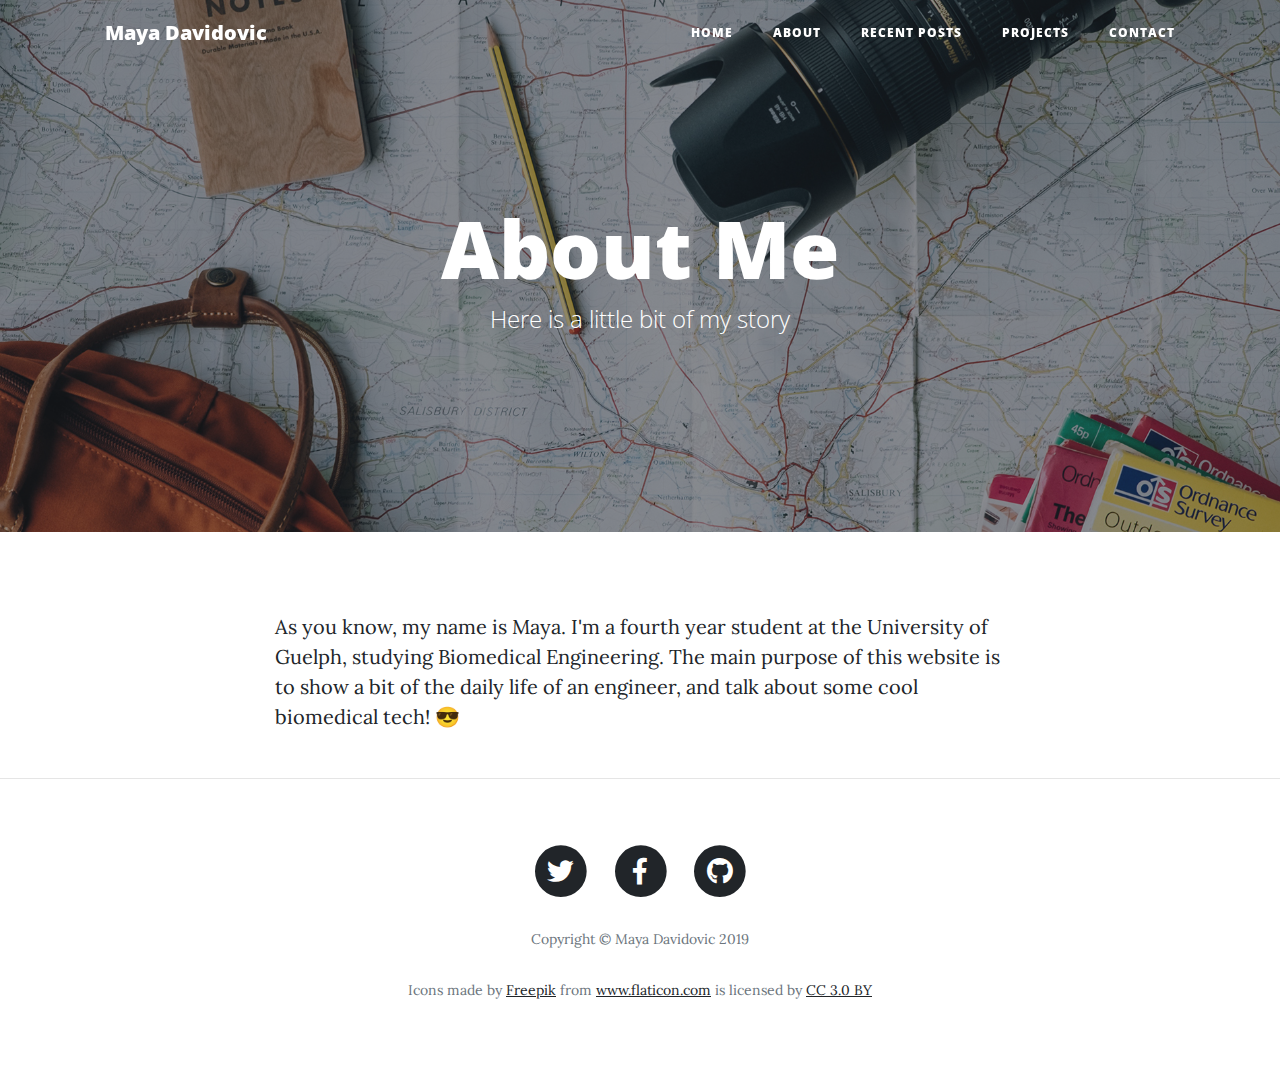
==== about.html @ 1ceb0cd3 "fix project link" ====
<!DOCTYPE html>
<html lang="en">

<head>

  <meta charset="utf-8">
  <meta name="viewport" content="width=device-width, initial-scale=1, shrink-to-fit=no">
  <meta name="description" content="">
  <meta name="author" content="">

  <title>Maya Davidovic</title>
  <link rel="shortcut icon" type="image/png" href="img/letter-m.png">

  <!-- Bootstrap core CSS -->
  <link href="vendor/bootstrap/css/bootstrap.min.css" rel="stylesheet">

  <!-- Custom fonts for this template -->
  <link href="vendor/fontawesome-free/css/all.min.css" rel="stylesheet" type="text/css">
  <link href='https://fonts.googleapis.com/css?family=Lora:400,700,400italic,700italic' rel='stylesheet' type='text/css'>
  <link href='https://fonts.googleapis.com/css?family=Open+Sans:300italic,400italic,600italic,700italic,800italic,400,300,600,700,800' rel='stylesheet' type='text/css'>

  <!-- Custom styles for this template -->
  <link href="css/clean-blog.min.css" rel="stylesheet">

</head>

<body>

  <!-- Navigation -->
  <nav class="navbar navbar-expand-lg navbar-light fixed-top" id="mainNav">
    <div class="container">
      <a class="navbar-brand" href="index.html">Maya Davidovic</a>
      <button class="navbar-toggler navbar-toggler-right" type="button" data-toggle="collapse" data-target="#navbarResponsive" aria-controls="navbarResponsive" aria-expanded="false" aria-label="Toggle navigation">
        Menu
        <i class="fas fa-bars"></i>
      </button>
      <div class="collapse navbar-collapse" id="navbarResponsive">
        <ul class="navbar-nav ml-auto">
          <li class="nav-item">
            <a class="nav-link" href="index.html">Home</a>
          </li>
          <li class="nav-item">
            <a class="nav-link" href="about.html">About</a>
          </li>
          <li class="nav-item">
            <a class="nav-link" href="post.html">Recent Posts</a>
          </li>
          <li class="nav-item">
            <a class="nav-link" href="projects.html">Projects</a>
          </li>
          <li class="nav-item">
            <a class="nav-link" href="contact.html">Contact</a>
          </li>
        </ul>
      </div>
    </div>
  </nav>

  <!-- Page Header -->
  <header class="masthead" style="background-image: url('img/about-bg.jpg')">
    <div class="overlay"></div>
    <div class="container">
      <div class="row">
        <div class="col-lg-8 col-md-10 mx-auto">
          <div class="page-heading">
            <h1>About Me</h1>
            <span class="subheading">Here is a little bit of my story</span>
          </div>
        </div>
      </div>
    </div>
  </header>

  <!-- Main Content -->
  <div class="container">
    <div class="row">
      <div class="col-lg-8 col-md-10 mx-auto">
        <p>As you know, my name is Maya. I'm a fourth year student at the University of Guelph, studying Biomedical Engineering. The main purpose of this website is to show a bit of the daily life of an engineer, and talk about some cool biomedical tech! &#x1F60e</p>
      </div>
    </div>
  </div>

  <hr>

  <!-- Footer -->
  <footer>
    <div class="container">
      <div class="row">
        <div class="col-lg-8 col-md-10 mx-auto">
          <ul class="list-inline text-center">
            <li class="list-inline-item">
              <a href="#">
                <span class="fa-stack fa-lg">
                  <i class="fas fa-circle fa-stack-2x"></i>
                  <i class="fab fa-twitter fa-stack-1x fa-inverse"></i>
                </span>
              </a>
            </li>
            <li class="list-inline-item">
              <a href="#">
                <span class="fa-stack fa-lg">
                  <i class="fas fa-circle fa-stack-2x"></i>
                  <i class="fab fa-facebook-f fa-stack-1x fa-inverse"></i>
                </span>
              </a>
            </li>
            <li class="list-inline-item">
              <a href="#">
                <span class="fa-stack fa-lg">
                  <i class="fas fa-circle fa-stack-2x"></i>
                  <i class="fab fa-github fa-stack-1x fa-inverse"></i>
                </span>
              </a>
            </li>
          </ul>
          <p class="copyright text-muted">Copyright &copy; Maya Davidovic 2019</p>
          <p class="copyright text-muted">Icons made by <a href="https://www.flaticon.com/authors/freepik" title="Freepik">Freepik</a> from <a href="https://www.flaticon.com/"        title="Flaticon">www.flaticon.com</a> is licensed by <a href="http://creativecommons.org/licenses/by/3.0/"        title="Creative Commons BY 3.0" target="_blank">CC 3.0 BY</a></p>
        </div>
      </div>
    </div>
  </footer>

  <!-- Bootstrap core JavaScript -->
  <script src="vendor/jquery/jquery.min.js"></script>
  <script src="vendor/bootstrap/js/bootstrap.bundle.min.js"></script>

  <!-- Custom scripts for this template -->
  <script src="js/clean-blog.min.js"></script>

</body>

</html>
---- css/clean-blog.min.css ----
/*!
 * Start Bootstrap - Clean Blog v5.0.3 (https://startbootstrap.com/template-overviews/clean-blog)
 * Copyright 2013-2019 Start Bootstrap
 * Licensed under MIT (https://github.com/BlackrockDigital/startbootstrap-clean-blog/blob/master/LICENSE)
 */body{font-size:20px;color:#212529;font-family:Lora,'Times New Roman',serif}p{line-height:1.5;margin:30px 0}p a{text-decoration:underline}h1,h2,h3,h4,h5,h6{font-weight:800;font-family:'Open Sans','Helvetica Neue',Helvetica,Arial,sans-serif}a{color:#212529;-webkit-transition:all .2s;transition:all .2s}a:focus,a:hover{color:#0085a1}blockquote{font-style:italic;color:#868e96}.section-heading{font-size:36px;font-weight:700;margin-top:60px}.caption{font-size:14px;font-style:italic;display:block;margin:0;padding:10px;text-align:center;border-bottom-right-radius:5px;border-bottom-left-radius:5px}::-moz-selection{color:#fff;background:#0085a1;text-shadow:none}::selection{color:#fff;background:#0085a1;text-shadow:none}img::-moz-selection{color:#fff;background:0 0}img::selection{color:#fff;background:0 0}img::-moz-selection{color:#fff;background:0 0}#mainNav{position:absolute;border-bottom:1px solid #e9ecef;background-color:#fff;font-family:'Open Sans','Helvetica Neue',Helvetica,Arial,sans-serif}#mainNav .navbar-brand{font-weight:800;color:#343a40}#mainNav .navbar-toggler{font-size:12px;font-weight:800;padding:13px;text-transform:uppercase;color:#343a40}#mainNav .navbar-nav>li.nav-item>a{font-size:12px;font-weight:800;letter-spacing:1px;text-transform:uppercase}@media only screen and (min-width:992px){#mainNav{border-bottom:1px solid transparent;background:0 0}#mainNav .navbar-brand{padding:10px 20px;color:#fff}#mainNav .navbar-brand:focus,#mainNav .navbar-brand:hover{color:rgba(255,255,255,.8)}#mainNav .navbar-nav>li.nav-item>a{padding:10px 20px;color:#fff}#mainNav .navbar-nav>li.nav-item>a:focus,#mainNav .navbar-nav>li.nav-item>a:hover{color:rgba(255,255,255,.8)}}@media only screen and (min-width:992px){#mainNav{-webkit-transition:background-color .2s;transition:background-color .2s;-webkit-transform:translate3d(0,0,0);transform:translate3d(0,0,0);-webkit-backface-visibility:hidden}#mainNav.is-fixed{position:fixed;top:-67px;-webkit-transition:-webkit-transform .2s;transition:-webkit-transform .2s;transition:transform .2s;transition:transform .2s,-webkit-transform .2s;border-bottom:1px solid #fff;background-color:rgba(255,255,255,.9)}#mainNav.is-fixed .navbar-brand{color:#212529}#mainNav.is-fixed .navbar-brand:focus,#mainNav.is-fixed .navbar-brand:hover{color:#0085a1}#mainNav.is-fixed .navbar-nav>li.nav-item>a{color:#212529}#mainNav.is-fixed .navbar-nav>li.nav-item>a:focus,#mainNav.is-fixed .navbar-nav>li.nav-item>a:hover{color:#0085a1}#mainNav.is-visible{-webkit-transform:translate3d(0,100%,0);transform:translate3d(0,100%,0)}}header.masthead{margin-bottom:50px;background:no-repeat center center;background-color:#868e96;background-attachment:scroll;position:relative;background-size:cover}header.masthead .overlay{position:absolute;top:0;left:0;height:100%;width:100%;background-color:#212529;opacity:.5}header.masthead .page-heading,header.masthead .post-heading,header.masthead .site-heading{padding:200px 0 150px;color:#fff}@media only screen and (min-width:768px){header.masthead .page-heading,header.masthead .post-heading,header.masthead .site-heading{padding:200px 0}}header.masthead .page-heading,header.masthead .site-heading{text-align:center}header.masthead .page-heading h1,header.masthead .site-heading h1{font-size:50px;margin-top:0}header.masthead .page-heading .subheading,header.masthead .site-heading .subheading{font-size:24px;font-weight:300;line-height:1.1;display:block;margin:10px 0 0;font-family:'Open Sans','Helvetica Neue',Helvetica,Arial,sans-serif}@media only screen and (min-width:768px){header.masthead .page-heading h1,header.masthead .site-heading h1{font-size:80px}}header.masthead .post-heading h1{font-size:35px}header.masthead .post-heading .meta,header.masthead .post-heading .subheading{line-height:1.1;display:block}header.masthead .post-heading .subheading{font-size:24px;font-weight:600;margin:10px 0 30px;font-family:'Open Sans','Helvetica Neue',Helvetica,Arial,sans-serif}header.masthead .post-heading .meta{font-size:20px;font-weight:300;font-style:italic;font-family:Lora,'Times New Roman',serif}header.masthead .post-heading .meta a{color:#fff}@media only screen and (min-width:768px){header.masthead .post-heading h1{font-size:55px}header.masthead .post-heading .subheading{font-size:30px}}.post-preview>a{color:#212529}.post-preview>a:focus,.post-preview>a:hover{text-decoration:none;color:#0085a1}.post-preview>a>.post-title{font-size:30px;margin-top:30px;margin-bottom:10px}.post-preview>a>.post-subtitle{font-weight:300;margin:0 0 10px}.post-preview>.post-meta{font-size:18px;font-style:italic;margin-top:0;color:#868e96}.post-preview>.post-meta>a{text-decoration:none;color:#212529}.post-preview>.post-meta>a:focus,.post-preview>.post-meta>a:hover{text-decoration:underline;color:#0085a1}@media only screen and (min-width:768px){.post-preview>a>.post-title{font-size:36px}}.floating-label-form-group{font-size:14px;position:relative;margin-bottom:0;padding-bottom:.5em;border-bottom:1px solid #dee2e6}.floating-label-form-group input,.floating-label-form-group textarea{font-size:1.5em;position:relative;z-index:1;padding:0;resize:none;border:none;border-radius:0;background:0 0;-webkit-box-shadow:none!important;box-shadow:none!important;font-family:Lora,'Times New Roman',serif}.floating-label-form-group input::-webkit-input-placeholder,.floating-label-form-group textarea::-webkit-input-placeholder{color:#868e96;font-family:Lora,'Times New Roman',serif}.floating-label-form-group label{font-size:.85em;line-height:1.764705882em;position:relative;z-index:0;top:2em;display:block;margin:0;-webkit-transition:top .3s ease,opacity .3s ease;transition:top .3s ease,opacity .3s ease;vertical-align:middle;vertical-align:baseline;opacity:0}.floating-label-form-group .help-block{margin:15px 0}.floating-label-form-group-with-value label{top:0;opacity:1}.floating-label-form-group-with-focus label{color:#0085a1}form .form-group:first-child .floating-label-form-group{border-top:1px solid #dee2e6}footer{padding:50px 0 65px}footer .list-inline{margin:0;padding:0}footer .copyright{font-size:14px;margin-bottom:0;text-align:center}.btn{font-size:14px;font-weight:800;padding:15px 25px;letter-spacing:1px;text-transform:uppercase;border-radius:0;font-family:'Open Sans','Helvetica Neue',Helvetica,Arial,sans-serif}.btn-primary{background-color:#0085a1;border-color:#0085a1}.btn-primary:active,.btn-primary:focus,.btn-primary:hover{color:#fff;background-color:#00657b!important;border-color:#00657b!important}.btn-lg{font-size:16px;padding:25px 35px}
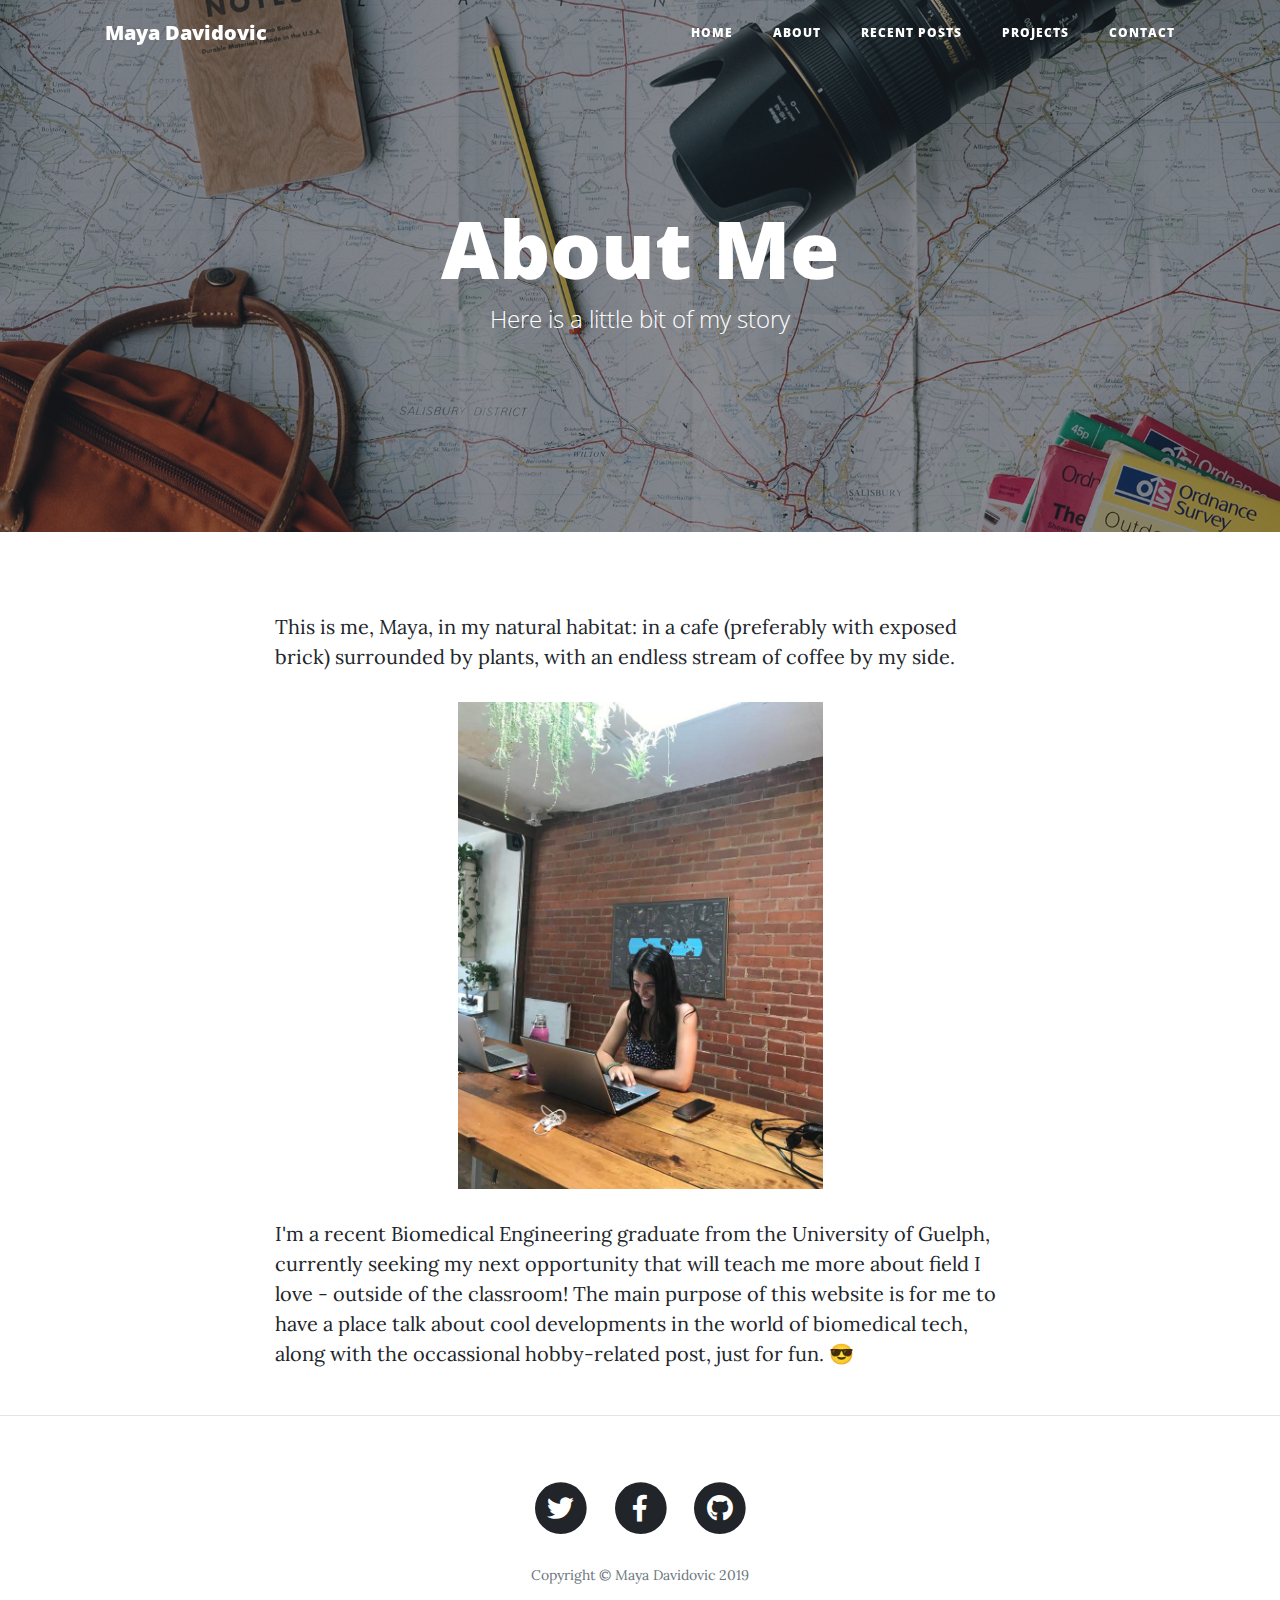
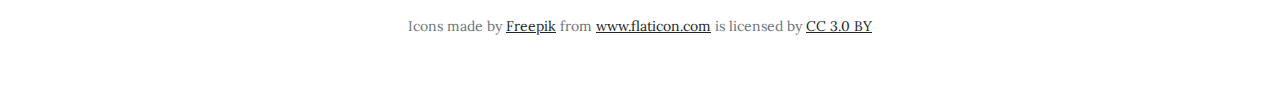
==== commit 922cb578: "Projects page" ====
--- a/about.html
+++ b/about.html
@@ -72,10 +72,17 @@
   </header>
 
   <!-- Main Content -->
-  <div class="container">
-    <div class="row">
-      <div class="col-lg-8 col-md-10 mx-auto">
-        <p>As you know, my name is Maya. I'm a fourth year student at the University of Guelph, studying Biomedical Engineering. The main purpose of this website is to show a bit of the daily life of an engineer, and talk about some cool biomedical tech! &#x1F60e</p>
+  <article>
+    <div class="container">
+      <div class="row">
+        <div class="col-lg-8 col-md-10 mx-auto">
+        <p>This is me, Maya, in my natural habitat: in a cafe (preferably with exposed brick) surrounded by plants, with an endless stream of coffee by my side.</p>
+        <a href="#">
+          <div style="text-align: center">
+            <img class="img-fluid" src="img/me-working.jpg" alt="" height=50% width=50%>
+          </div>
+        </a>
+        <p>I'm a recent Biomedical Engineering graduate from the University of Guelph, currently seeking my next opportunity that will teach me more about field I love - outside of the classroom! The main purpose of this website is for me to have a place talk about cool developments in the world of biomedical tech, along with the occassional hobby-related post, just for fun. &#x1F60e</p>
       </div>
     </div>
   </div>
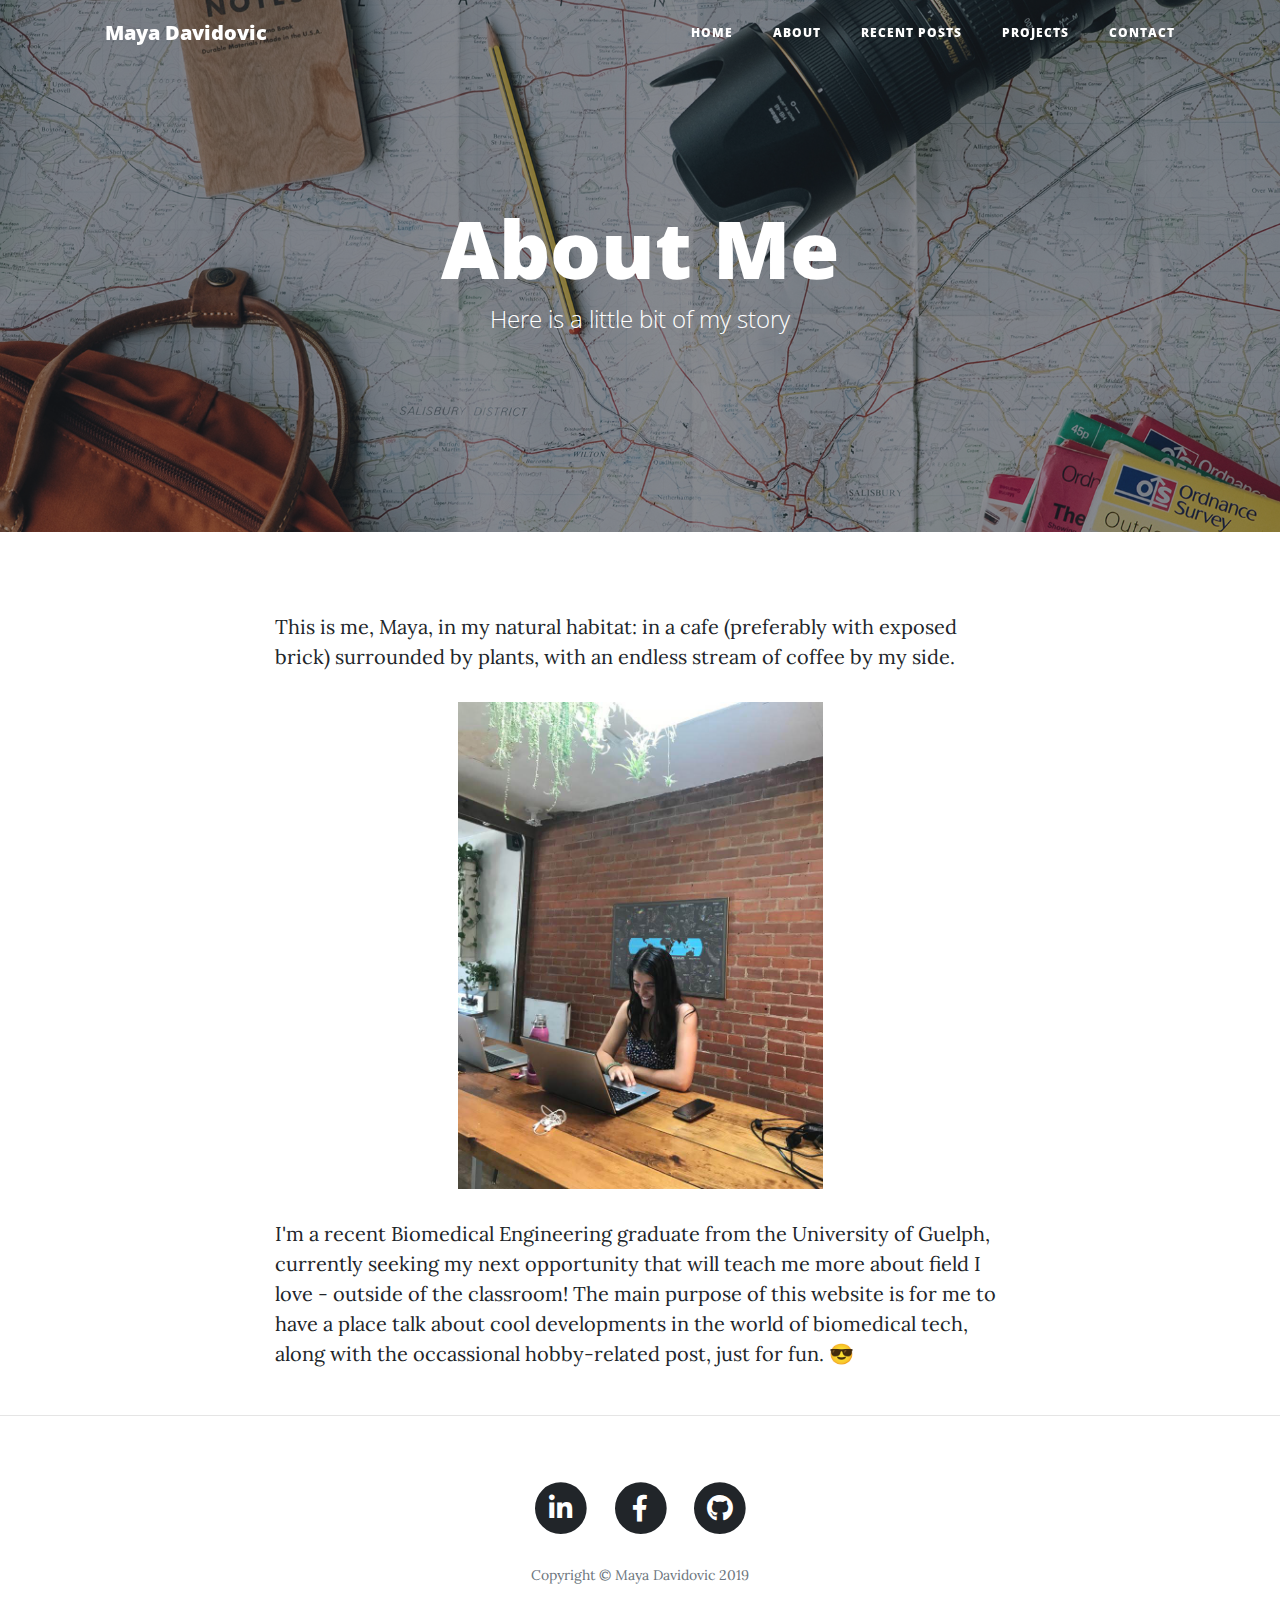
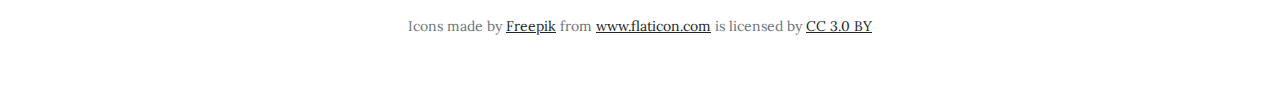
==== commit 5fd6c7c7: "Social links" ====
--- a/about.html
+++ b/about.html
@@ -96,15 +96,15 @@
         <div class="col-lg-8 col-md-10 mx-auto">
           <ul class="list-inline text-center">
             <li class="list-inline-item">
-              <a href="#">
+              <a href="https://www.linkedin.com/in/mayadavidovic/" target="_blank">
                 <span class="fa-stack fa-lg">
                   <i class="fas fa-circle fa-stack-2x"></i>
-                  <i class="fab fa-twitter fa-stack-1x fa-inverse"></i>
+                  <i class="fab fa-linkedin-in fa-stack-1x fa-inverse"></i>
                 </span>
               </a>
             </li>
             <li class="list-inline-item">
-              <a href="#">
+              <a href="https://www.facebook.com/maya.davidovic.9" target="_blank">
                 <span class="fa-stack fa-lg">
                   <i class="fas fa-circle fa-stack-2x"></i>
                   <i class="fab fa-facebook-f fa-stack-1x fa-inverse"></i>
@@ -112,7 +112,7 @@
               </a>
             </li>
             <li class="list-inline-item">
-              <a href="#">
+              <a href="https://github.com/mayadavidovic" target="_blank">
                 <span class="fa-stack fa-lg">
                   <i class="fas fa-circle fa-stack-2x"></i>
                   <i class="fab fa-github fa-stack-1x fa-inverse"></i>
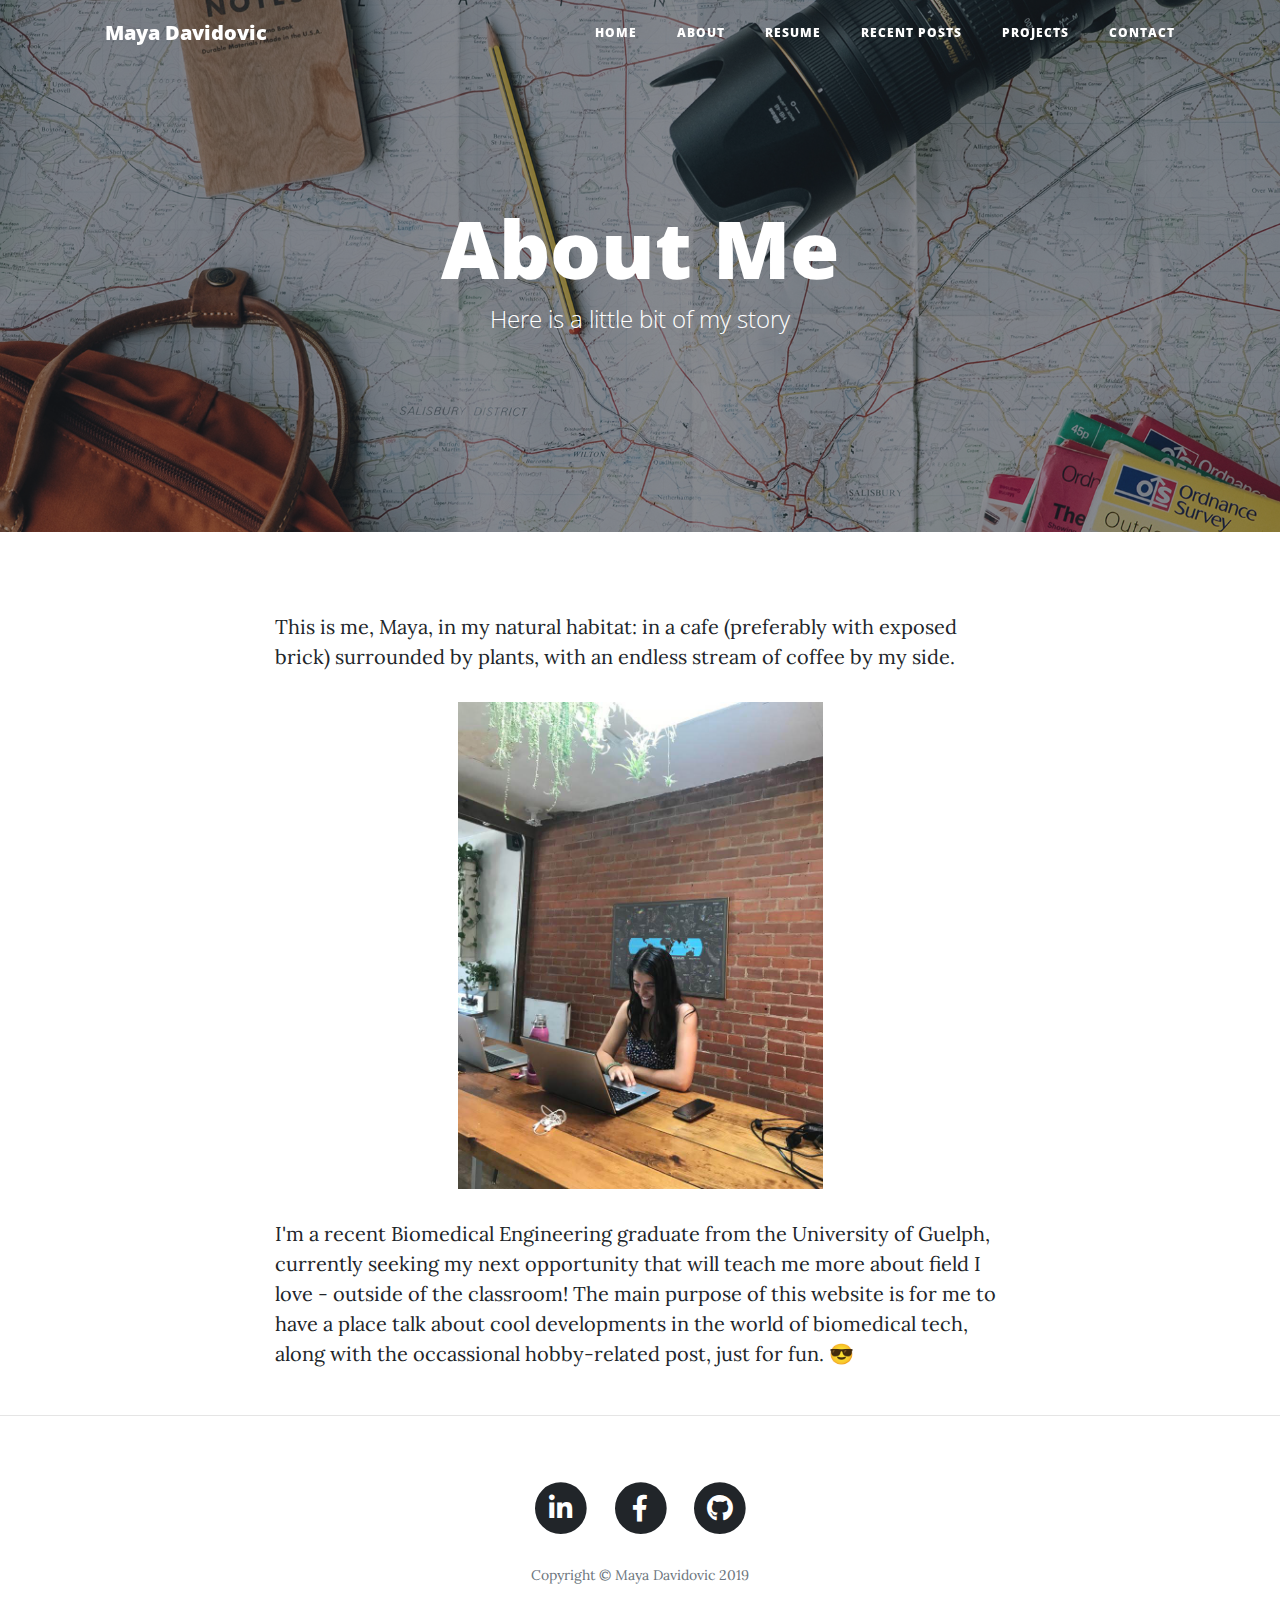
==== commit 3e3064c3: "Icon change" ====
--- a/about.html
+++ b/about.html
@@ -9,7 +9,7 @@
   <meta name="author" content="">
 
   <title>Maya Davidovic</title>
-  <link rel="shortcut icon" type="image/png" href="img/letter-m.png">
+  <link rel="shortcut icon" type="image/png" href="img/webicon.png">
 
   <!-- Bootstrap core CSS -->
   <link href="vendor/bootstrap/css/bootstrap.min.css" rel="stylesheet">
@@ -41,6 +41,9 @@
           </li>
           <li class="nav-item">
             <a class="nav-link" href="about.html">About</a>
+          </li>
+          <li class="nav-item">
+            <a class="nav-link" href="pdfs/resume.pdf" target="_blank">Resume</a>
           </li>
           <li class="nav-item">
             <a class="nav-link" href="post.html">Recent Posts</a>
@@ -121,7 +124,6 @@
             </li>
           </ul>
           <p class="copyright text-muted">Copyright &copy; Maya Davidovic 2019</p>
-          <p class="copyright text-muted">Icons made by <a href="https://www.flaticon.com/authors/freepik" title="Freepik">Freepik</a> from <a href="https://www.flaticon.com/"        title="Flaticon">www.flaticon.com</a> is licensed by <a href="http://creativecommons.org/licenses/by/3.0/"        title="Creative Commons BY 3.0" target="_blank">CC 3.0 BY</a></p>
         </div>
       </div>
     </div>
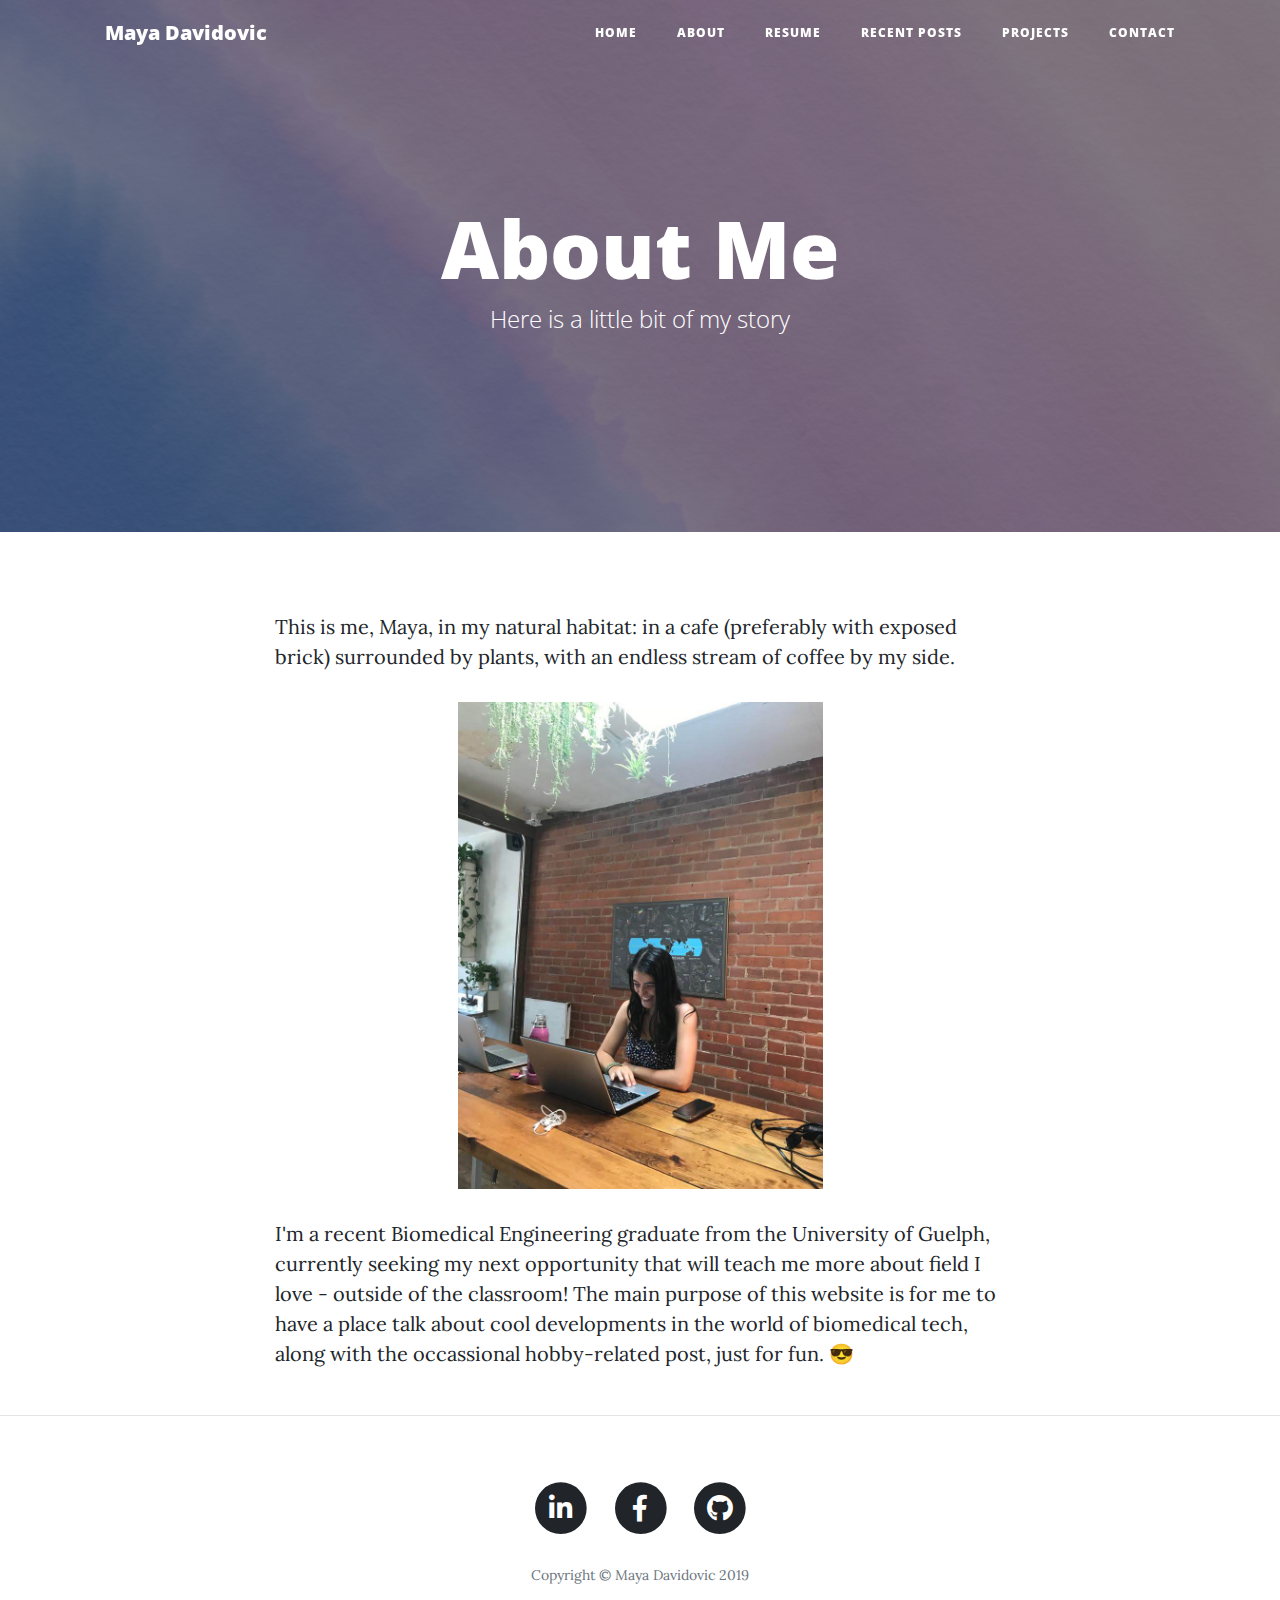
==== commit 32b212ea: "title block" ====
--- a/about.html
+++ b/about.html
@@ -9,7 +9,7 @@
   <meta name="author" content="">
 
   <title>Maya Davidovic</title>
-  <link rel="shortcut icon" type="image/png" href="img/webicon.png">
+  <link rel="shortcut icon" type="image/x-icon" href="img/favicon.ico">
 
   <!-- Bootstrap core CSS -->
   <link href="vendor/bootstrap/css/bootstrap.min.css" rel="stylesheet">
@@ -60,7 +60,7 @@
   </nav>
 
   <!-- Page Header -->
-  <header class="masthead" style="background-image: url('img/about-bg.jpg')">
+  <header class="masthead" style="background-image: url('img/home-bg.png')">
     <div class="overlay"></div>
     <div class="container">
       <div class="row">
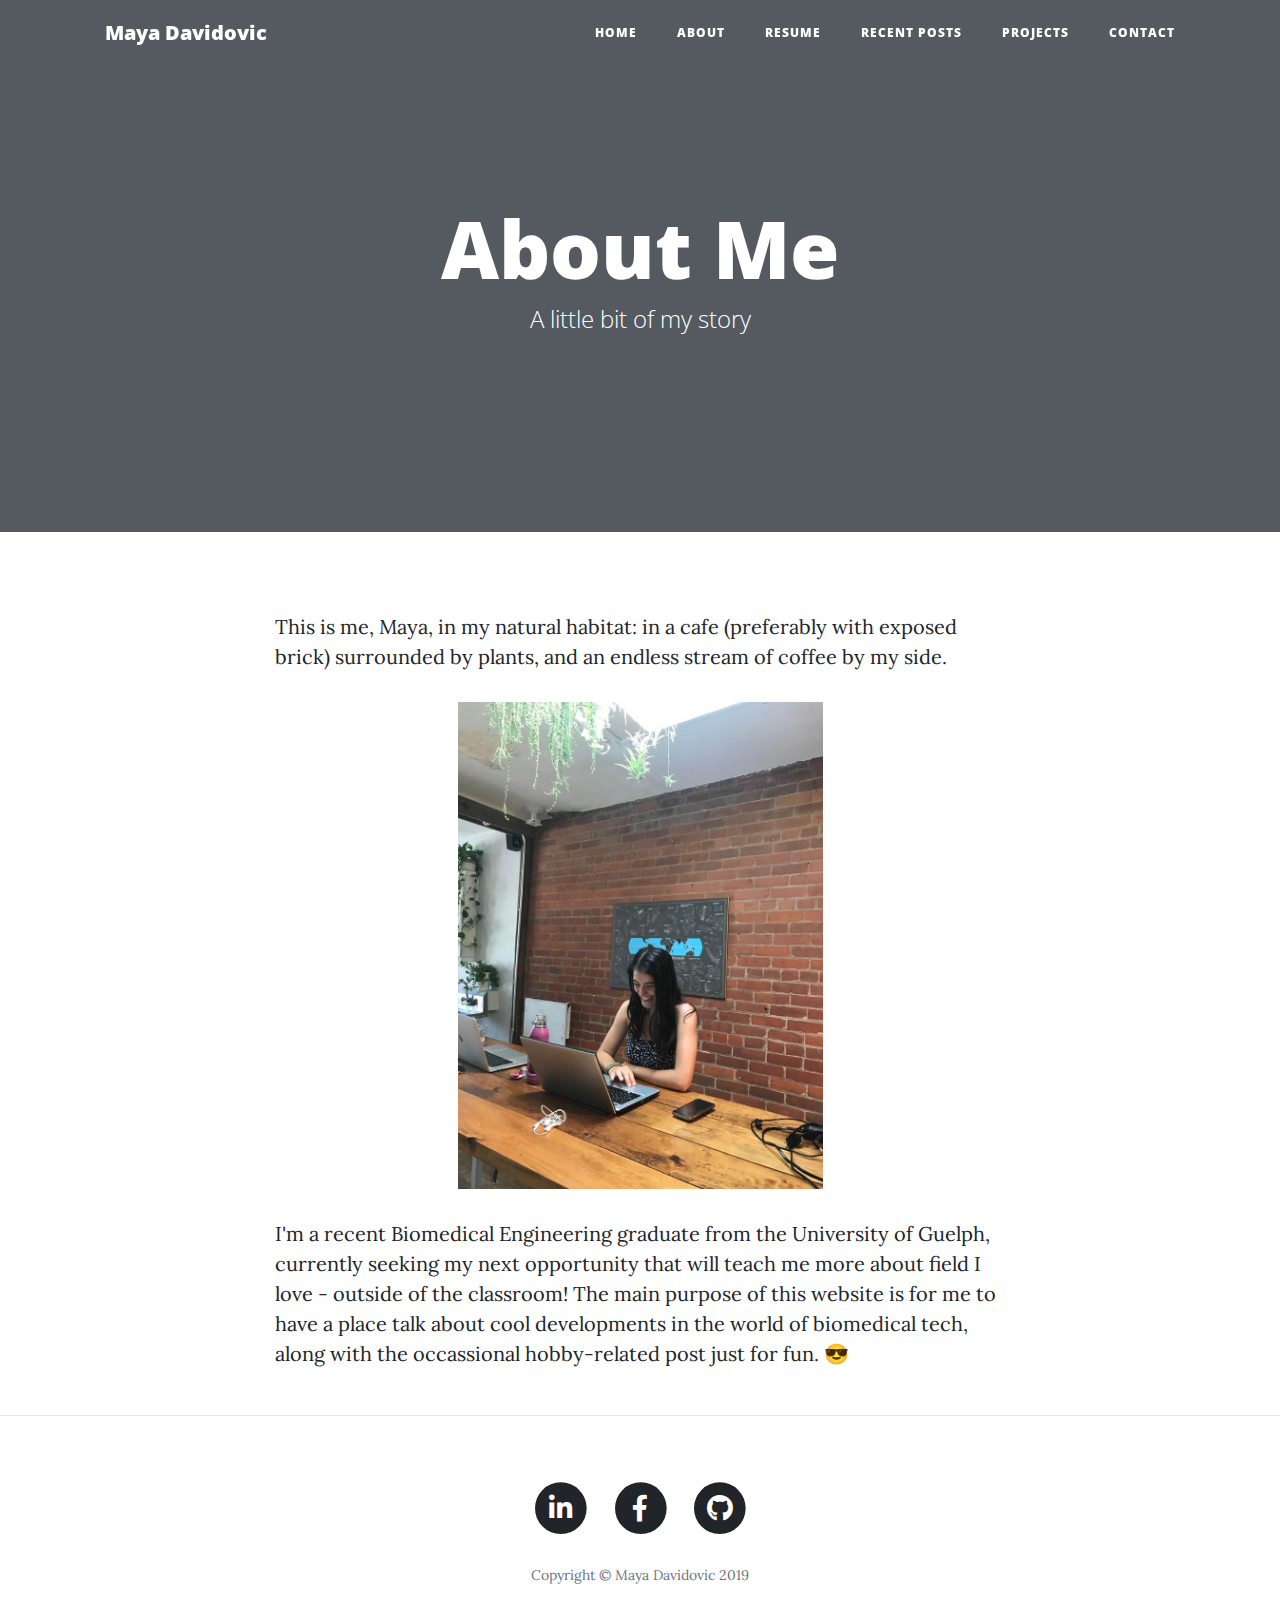
==== commit 5a0c3434: "page headers" ====
--- a/about.html
+++ b/about.html
@@ -60,14 +60,14 @@
   </nav>
 
   <!-- Page Header -->
-  <header class="masthead" style="background-image: url('img/home-bg.png')">
+  <header class="masthead" style="background-image: url('img/about.png')">
     <div class="overlay"></div>
     <div class="container">
       <div class="row">
         <div class="col-lg-8 col-md-10 mx-auto">
           <div class="page-heading">
             <h1>About Me</h1>
-            <span class="subheading">Here is a little bit of my story</span>
+            <span class="subheading">A little bit of my story</span>
           </div>
         </div>
       </div>
@@ -79,13 +79,13 @@
     <div class="container">
       <div class="row">
         <div class="col-lg-8 col-md-10 mx-auto">
-        <p>This is me, Maya, in my natural habitat: in a cafe (preferably with exposed brick) surrounded by plants, with an endless stream of coffee by my side.</p>
+        <p>This is me, Maya, in my natural habitat: in a cafe (preferably with exposed brick) surrounded by plants, and an endless stream of coffee by my side.</p>
         <a href="#">
           <div style="text-align: center">
             <img class="img-fluid" src="img/me-working.jpg" alt="" height=50% width=50%>
           </div>
         </a>
-        <p>I'm a recent Biomedical Engineering graduate from the University of Guelph, currently seeking my next opportunity that will teach me more about field I love - outside of the classroom! The main purpose of this website is for me to have a place talk about cool developments in the world of biomedical tech, along with the occassional hobby-related post, just for fun. &#x1F60e</p>
+        <p>I'm a recent Biomedical Engineering graduate from the University of Guelph, currently seeking my next opportunity that will teach me more about field I love - outside of the classroom! The main purpose of this website is for me to have a place talk about cool developments in the world of biomedical tech, along with the occassional hobby-related post just for fun. &#x1F60e</p>
       </div>
     </div>
   </div>
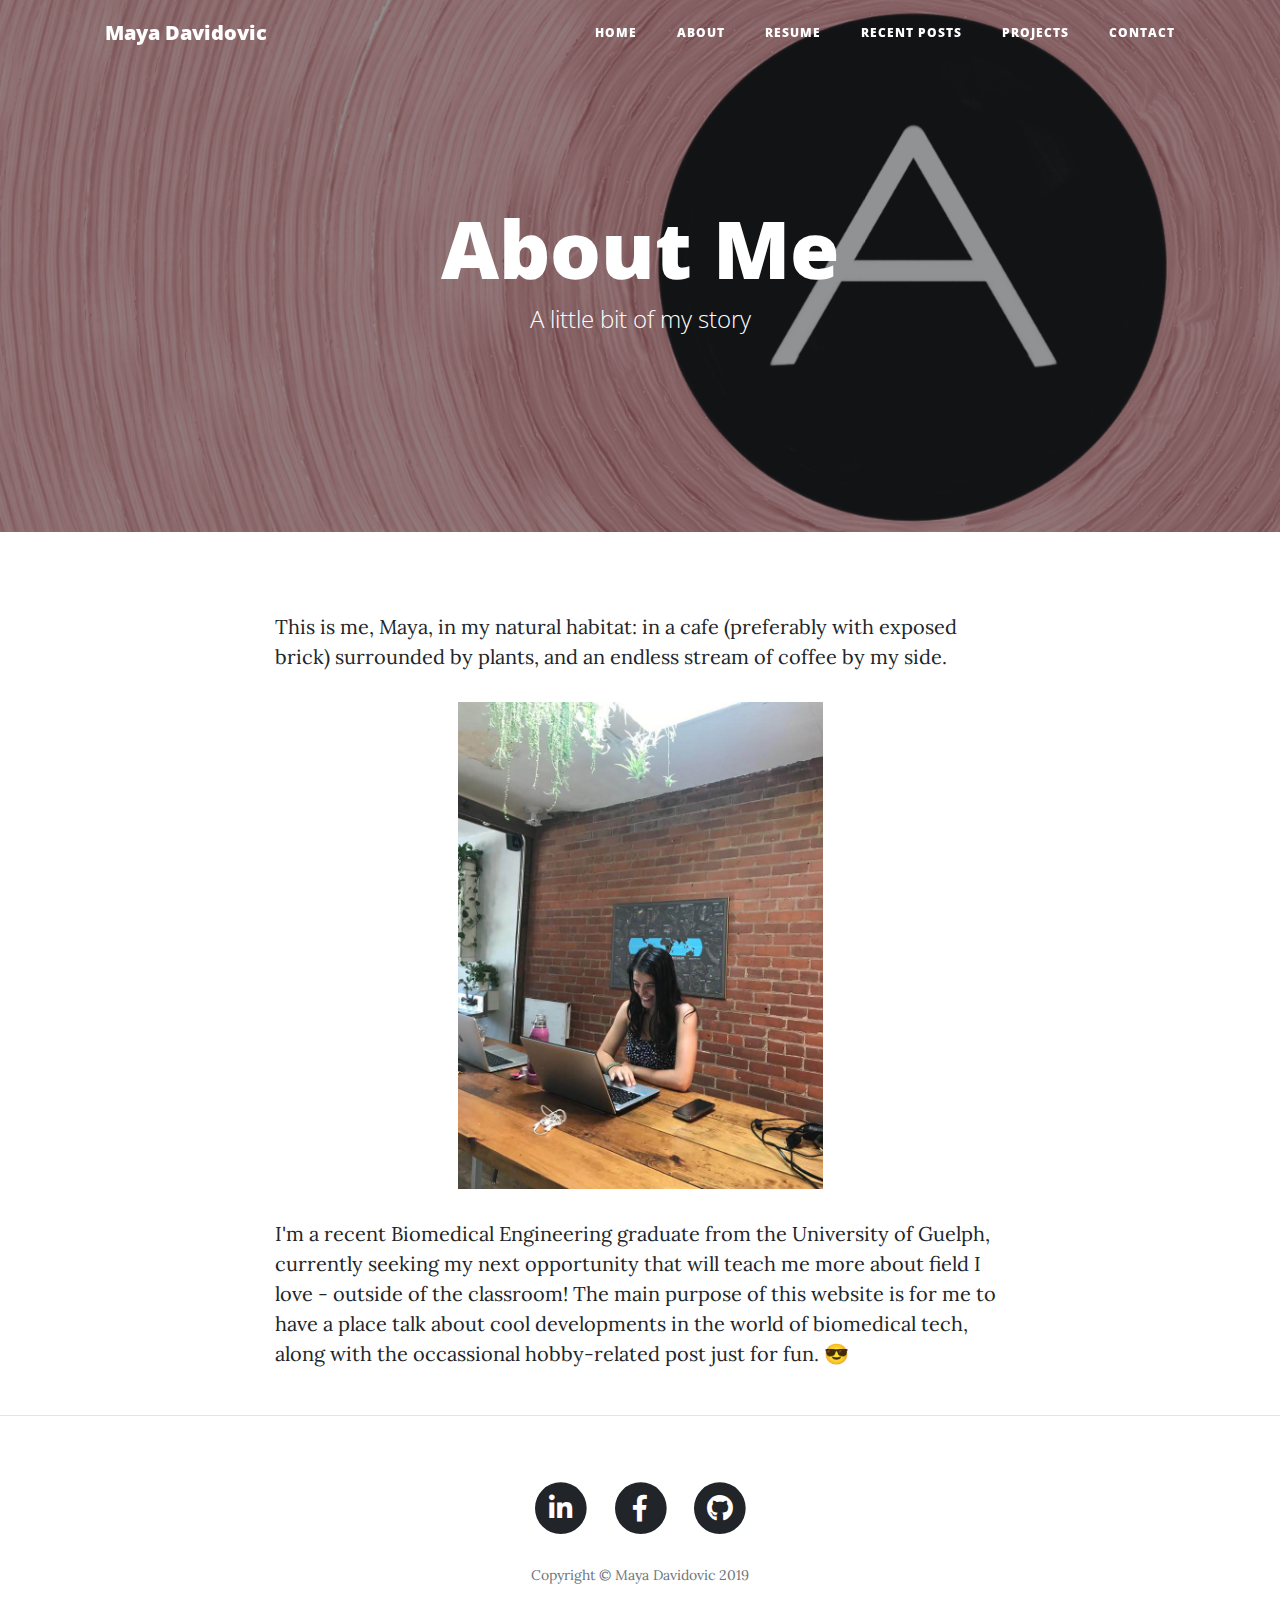
==== commit f2e40e12: "png to jpg" ====
--- a/about.html
+++ b/about.html
@@ -60,7 +60,7 @@
   </nav>
 
   <!-- Page Header -->
-  <header class="masthead" style="background-image: url('img/about.png')">
+  <header class="masthead" style="background-image: url('img/about.jpg')">
     <div class="overlay"></div>
     <div class="container">
       <div class="row">
